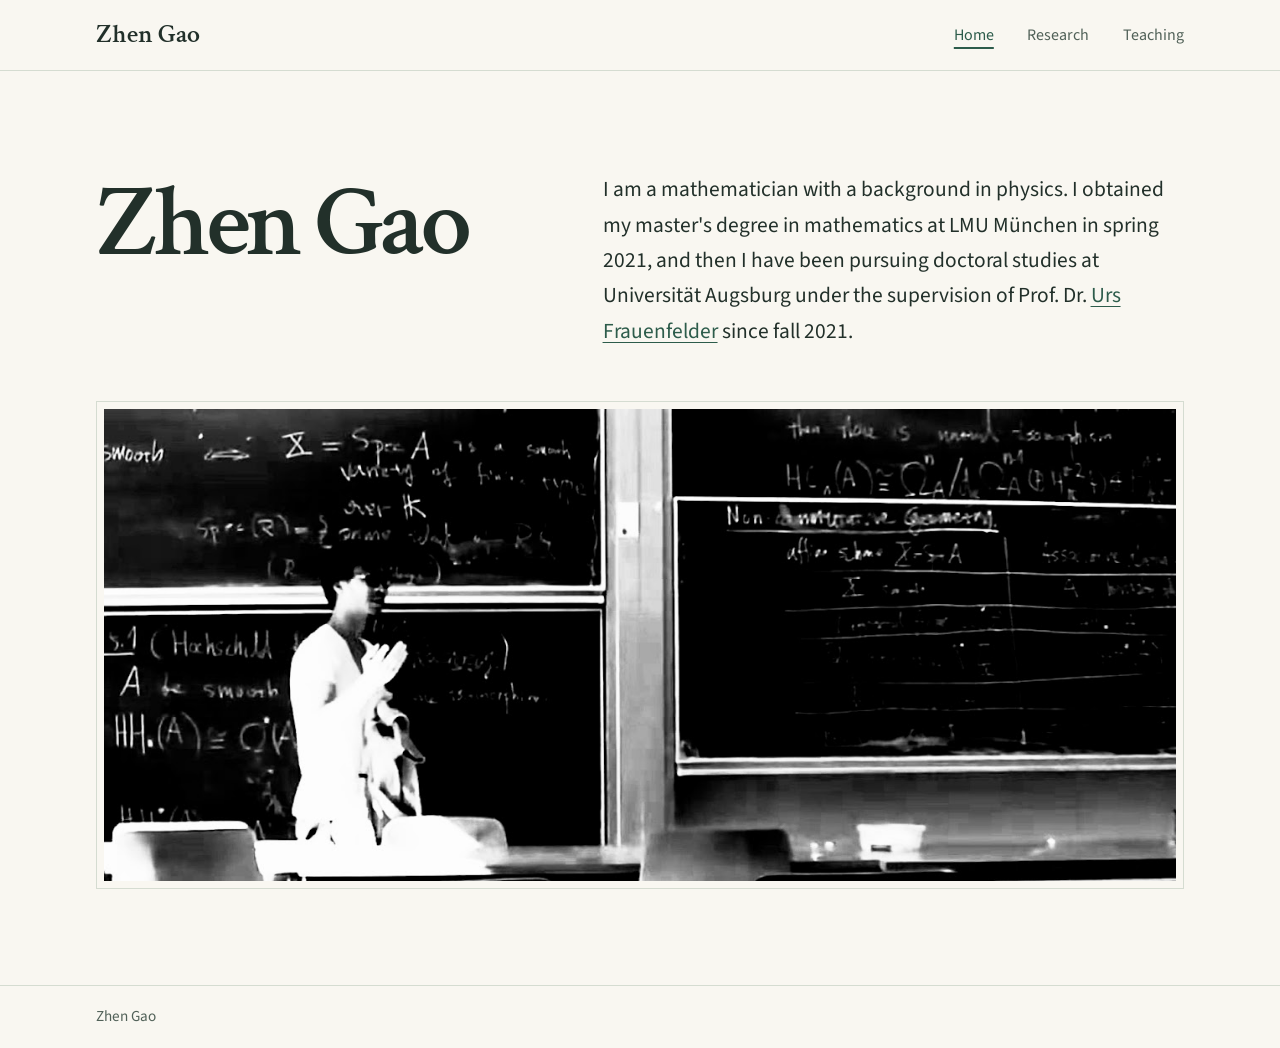
==== index.html @ 98023398 "Publish Zhen Gao academic homepage" ====
<!doctype html>
<html lang="en">
<head>
  <meta charset="utf-8">
  <meta name="viewport" content="width=device-width, initial-scale=1">
  <meta name="description" content="Academic homepage of Zhen Gao, mathematician with a background in physics.">
  <title>Zhen Gao</title>
  <link rel="canonical" href="https://tomegam.github.io/">
  <link rel="preconnect" href="https://fonts.googleapis.com">
  <link rel="preconnect" href="https://fonts.gstatic.com" crossorigin>
  <link rel="stylesheet" href="https://fonts.googleapis.com/css2?family=Crimson+Text:wght@400;600&amp;family=Source+Sans+3:wght@400..650&amp;display=swap">
  <link rel="stylesheet" href="styles.css">
</head>
<body>
  <a class="skip-link" href="#main">Skip to main content</a>
  <header class="site-header">
    <div class="wrap masthead">
      <a class="wordmark" href="index.html">Zhen Gao</a>
      <nav class="site-nav" aria-label="Main navigation">
        <a href="index.html" aria-current="page">Home</a>
        <a href="research.html">Research</a>
        <a href="teaching.html">Teaching</a>
      </nav>
    </div>
  </header>
  <main id="main" class="wrap" tabindex="-1">
    <div class="intro">
      <h1>Zhen Gao</h1>
      <p>I am a mathematician with a background in physics. I obtained my master's degree in mathematics at LMU München in spring 2021, and then I have been pursuing doctoral studies at Universität Augsburg under the supervision of Prof. Dr. <a href="https://www.uni-augsburg.de/en/fakultaet/mntf/math/prof/geom/urs-frauenfelder/">Urs Frauenfelder</a> since fall 2021.</p>
    </div>
    <figure class="portrait">
      <img src="portrait.jpg" width="1280" height="564" alt="Zhen Gao standing in front of chalkboards covered with mathematics" fetchpriority="high">
    </figure>
  </main>
  <footer class="site-footer">
    <div class="wrap">Zhen Gao</div>
  </footer>
</body>
</html>
---- styles.css ----
:root {
  color-scheme: light;
  --paper: #f9f7f1;
  --ink: #22302a;
  --muted: #516158;
  --accent: #2d5c4b;
  --rule: #d5dcd1;
  --display: "Crimson Text", Georgia, serif;
  --body: "Source Sans 3", "Segoe UI", sans-serif;
}

*, *::before, *::after {
  box-sizing: border-box;
}

body {
  min-height: 100vh;
  margin: 0;
  display: flex;
  flex-direction: column;
  background: var(--paper);
  color: var(--ink);
  font: 1.125rem/1.65 var(--body);
}

a {
  color: var(--accent);
  text-underline-offset: .18em;
  text-decoration-thickness: .06em;
}

a:hover {
  text-decoration-thickness: .12em;
}

a:focus-visible {
  outline: 2px solid var(--accent);
  outline-offset: 4px;
  border-radius: 2px;
}

.wrap {
  width: min(68rem, calc(100% - 3rem));
  margin-inline: auto;
}

.skip-link {
  position: absolute;
  z-index: 1;
  top: 1rem;
  left: 1rem;
  padding: .45rem .85rem;
  background: var(--paper);
  transform: translateY(-200%);
}

.skip-link:focus {
  transform: none;
}

.site-header {
  border-bottom: 1px solid var(--rule);
}

.masthead {
  display: flex;
  align-items: center;
  justify-content: space-between;
  flex-wrap: wrap;
  column-gap: 2rem;
  padding-block: 1rem;
}

.wordmark {
  color: var(--ink);
  font: 600 1.65rem/1.2 var(--display);
  text-decoration: none;
}

.site-nav {
  display: flex;
  flex-wrap: wrap;
  gap: .35rem clamp(1.05rem, 3vw, 2.1rem);
}

.site-nav a {
  padding-block: .35rem;
  color: var(--muted);
  font-size: 1rem;
  text-decoration: none;
}

.site-nav a:hover,
.site-nav a[aria-current="page"] {
  color: var(--accent);
  text-decoration: underline;
  text-decoration-thickness: 2px;
  text-underline-offset: .45em;
}

main {
  flex: 1 0 auto;
  padding-block: clamp(2.75rem, 8vw, 6rem);
}

h1, h2, h3 {
  margin: 0;
  font-family: var(--display);
  font-weight: 600;
  line-height: 1.12;
  text-wrap: balance;
}

h1 {
  font-size: clamp(3.45rem, 8vw, 6.4rem);
  letter-spacing: -.045em;
}

h2 {
  font-size: clamp(1.95rem, 4vw, 2.65rem);
  letter-spacing: -.025em;
}

h3 {
  font-size: 1.55rem;
}

.intro {
  display: grid;
  grid-template-columns: minmax(0, .85fr) minmax(0, 1.15fr);
  align-items: start;
  gap: 1.1rem clamp(2rem, 6vw, 6rem);
}

.intro p {
  margin: .35rem 0 0;
  max-width: 34em;
  font-size: clamp(1.14rem, 2vw, 1.34rem);
}

.portrait {
  margin: clamp(1.8rem, 5vw, 3.25rem) 0 0;
  padding: .42rem;
  border: 1px solid var(--rule);
}

.portrait img {
  display: block;
  width: 100%;
  height: auto;
}

.page-title {
  margin-bottom: clamp(2rem, 5vw, 3rem);
}

.research-layout {
  display: grid;
  grid-template-columns: minmax(0, 1fr) 12rem;
  gap: clamp(2rem, 7vw, 6rem);
}

.page-jump {
  grid-column: 2;
  grid-row: 1;
  align-self: start;
  display: grid;
  gap: .4rem;
  padding: .5rem 0 .5rem 1.15rem;
  border-left: 1px solid var(--rule);
  font-size: 1rem;
}

.content {
  max-width: 49rem;
  min-width: 0;
}

.content section {
  scroll-margin-top: 1.5rem;
}

.content section + section,
.course + .course {
  margin-top: 2.1rem;
  padding-top: 2rem;
  border-top: 1px solid var(--rule);
}

.content h3 {
  margin-top: 1.2rem;
}

.content p {
  margin-block: .65rem 0;
}

.content ul {
  margin-block: .8rem 0;
  padding-left: 1.35rem;
}

.content li + li {
  margin-top: .62rem;
}

.content li::marker {
  color: var(--accent);
}

.course > p:first-child {
  margin-top: 0;
}

.course > p:first-child a {
  font-weight: 650;
}

.site-footer {
  border-top: 1px solid var(--rule);
  color: var(--muted);
  font-size: .95rem;
}

.site-footer .wrap {
  padding-block: 1.15rem;
}

@media (max-width: 52rem) {
  .research-layout {
    grid-template-columns: minmax(0, 1fr);
    gap: 1.8rem;
  }

  .page-jump {
    grid-column: 1;
    display: flex;
    flex-wrap: wrap;
    gap: .5rem 1.15rem;
  }
}

@media (max-width: 42rem) {
  .wrap {
    width: calc(100% - 2rem);
  }

  .masthead {
    row-gap: .45rem;
  }

  .intro {
    grid-template-columns: minmax(0, 1fr);
  }
}
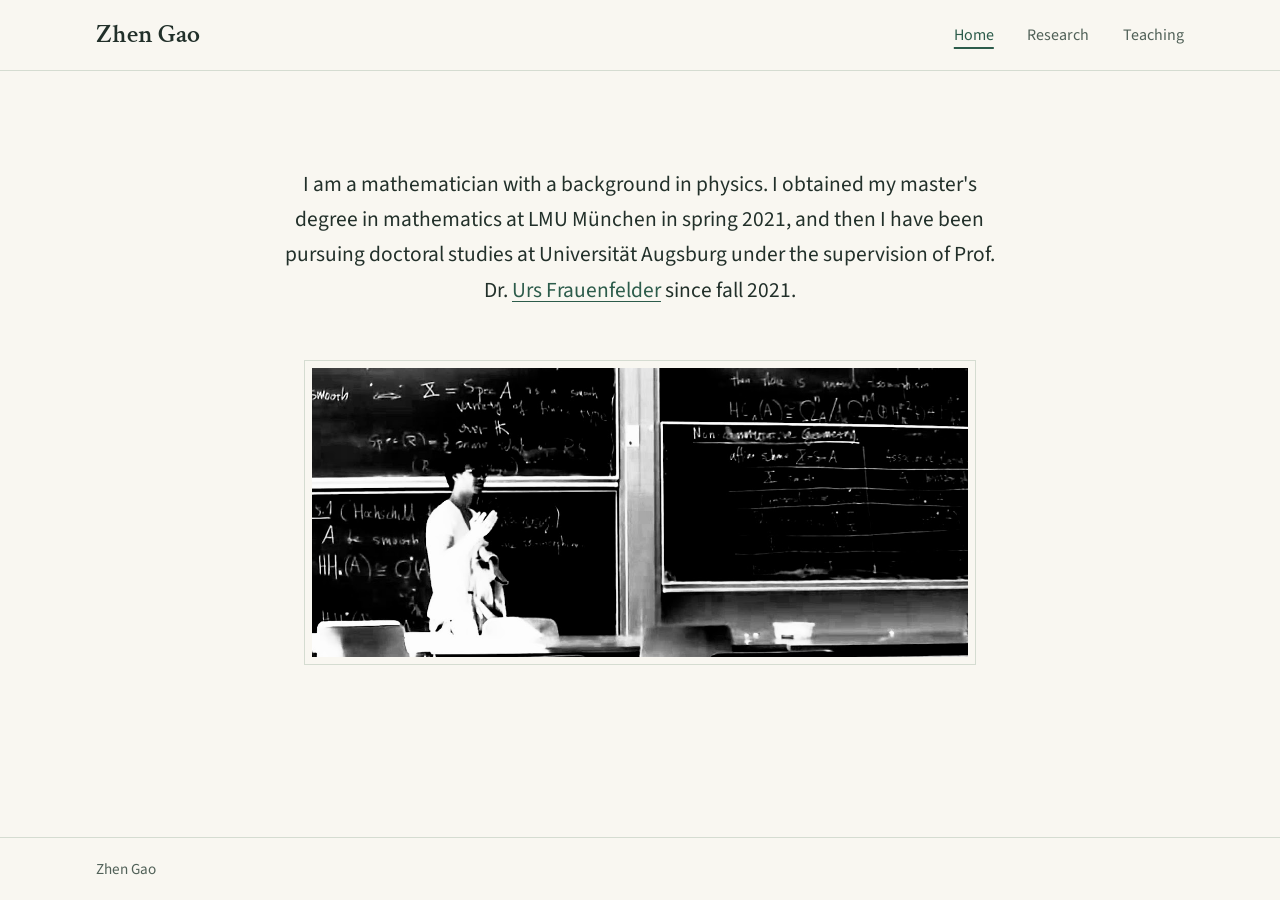
==== commit d17b853b: "Center homepage introduction" ====
--- a/index.html
+++ b/index.html
@@ -9,13 +9,13 @@
   <link rel="preconnect" href="https://fonts.googleapis.com">
   <link rel="preconnect" href="https://fonts.gstatic.com" crossorigin>
   <link rel="stylesheet" href="https://fonts.googleapis.com/css2?family=Crimson+Text:wght@400;600&amp;family=Source+Sans+3:wght@400..650&amp;display=swap">
-  <link rel="stylesheet" href="styles.css">
+  <link rel="stylesheet" href="styles.css?v=2">
 </head>
 <body>
   <a class="skip-link" href="#main">Skip to main content</a>
   <header class="site-header">
     <div class="wrap masthead">
-      <a class="wordmark" href="index.html">Zhen Gao</a>
+      <h1 class="wordmark"><a href="index.html">Zhen Gao</a></h1>
       <nav class="site-nav" aria-label="Main navigation">
         <a href="index.html" aria-current="page">Home</a>
         <a href="research.html">Research</a>
@@ -24,10 +24,7 @@
     </div>
   </header>
   <main id="main" class="wrap" tabindex="-1">
-    <div class="intro">
-      <h1>Zhen Gao</h1>
-      <p>I am a mathematician with a background in physics. I obtained my master's degree in mathematics at LMU München in spring 2021, and then I have been pursuing doctoral studies at Universität Augsburg under the supervision of Prof. Dr. <a href="https://www.uni-augsburg.de/en/fakultaet/mntf/math/prof/geom/urs-frauenfelder/">Urs Frauenfelder</a> since fall 2021.</p>
-    </div>
+    <p class="intro">I am a mathematician with a background in physics. I obtained my master's degree in mathematics at LMU München in spring 2021, and then I have been pursuing doctoral studies at Universität Augsburg under the supervision of Prof. Dr. <a href="https://www.uni-augsburg.de/en/fakultaet/mntf/math/prof/geom/urs-frauenfelder/">Urs Frauenfelder</a> since fall 2021.</p>
     <figure class="portrait">
       <img src="portrait.jpg" width="1280" height="564" alt="Zhen Gao standing in front of chalkboards covered with mathematics" fetchpriority="high">
     </figure>
--- a/styles.css
+++ b/styles.css
@@ -74,6 +74,12 @@
 .wordmark {
   color: var(--ink);
   font: 600 1.65rem/1.2 var(--display);
+  letter-spacing: normal;
+  text-decoration: none;
+}
+
+.wordmark a {
+  color: inherit;
   text-decoration: none;
 }
 
@@ -126,20 +132,15 @@
 }
 
 .intro {
-  display: grid;
-  grid-template-columns: minmax(0, .85fr) minmax(0, 1.15fr);
-  align-items: start;
-  gap: 1.1rem clamp(2rem, 6vw, 6rem);
-}
-
-.intro p {
-  margin: .35rem 0 0;
   max-width: 34em;
+  margin: 0 auto;
   font-size: clamp(1.14rem, 2vw, 1.34rem);
+  text-align: center;
 }
 
 .portrait {
-  margin: clamp(1.8rem, 5vw, 3.25rem) 0 0;
+  width: min(85%, 42rem);
+  margin: clamp(1.8rem, 5vw, 3.25rem) auto 0;
   padding: .42rem;
   border: 1px solid var(--rule);
 }
@@ -248,8 +249,4 @@
   .masthead {
     row-gap: .45rem;
   }
-
-  .intro {
-    grid-template-columns: minmax(0, 1fr);
-  }
-}
+}
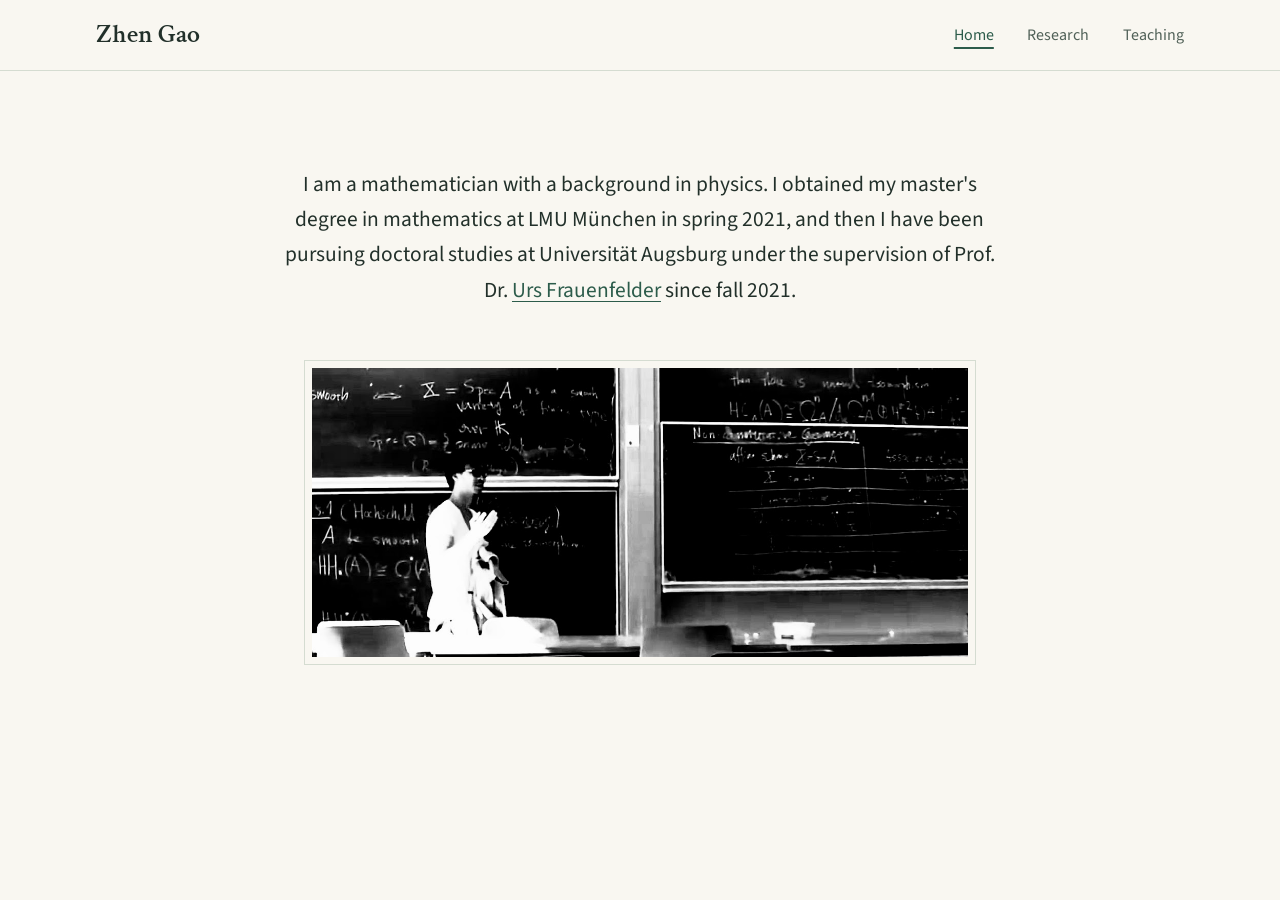
==== commit 93712ff5: "Remove footer from all pages" ====
--- a/index.html
+++ b/index.html
@@ -29,8 +29,5 @@
       <img src="portrait.jpg" width="1280" height="564" alt="Zhen Gao standing in front of chalkboards covered with mathematics" fetchpriority="high">
     </figure>
   </main>
-  <footer class="site-footer">
-    <div class="wrap">Zhen Gao</div>
-  </footer>
 </body>
 </html>
--- a/styles.css
+++ b/styles.css
@@ -217,16 +217,6 @@
   font-weight: 650;
 }
 
-.site-footer {
-  border-top: 1px solid var(--rule);
-  color: var(--muted);
-  font-size: .95rem;
-}
-
-.site-footer .wrap {
-  padding-block: 1.15rem;
-}
-
 @media (max-width: 52rem) {
   .research-layout {
     grid-template-columns: minmax(0, 1fr);
